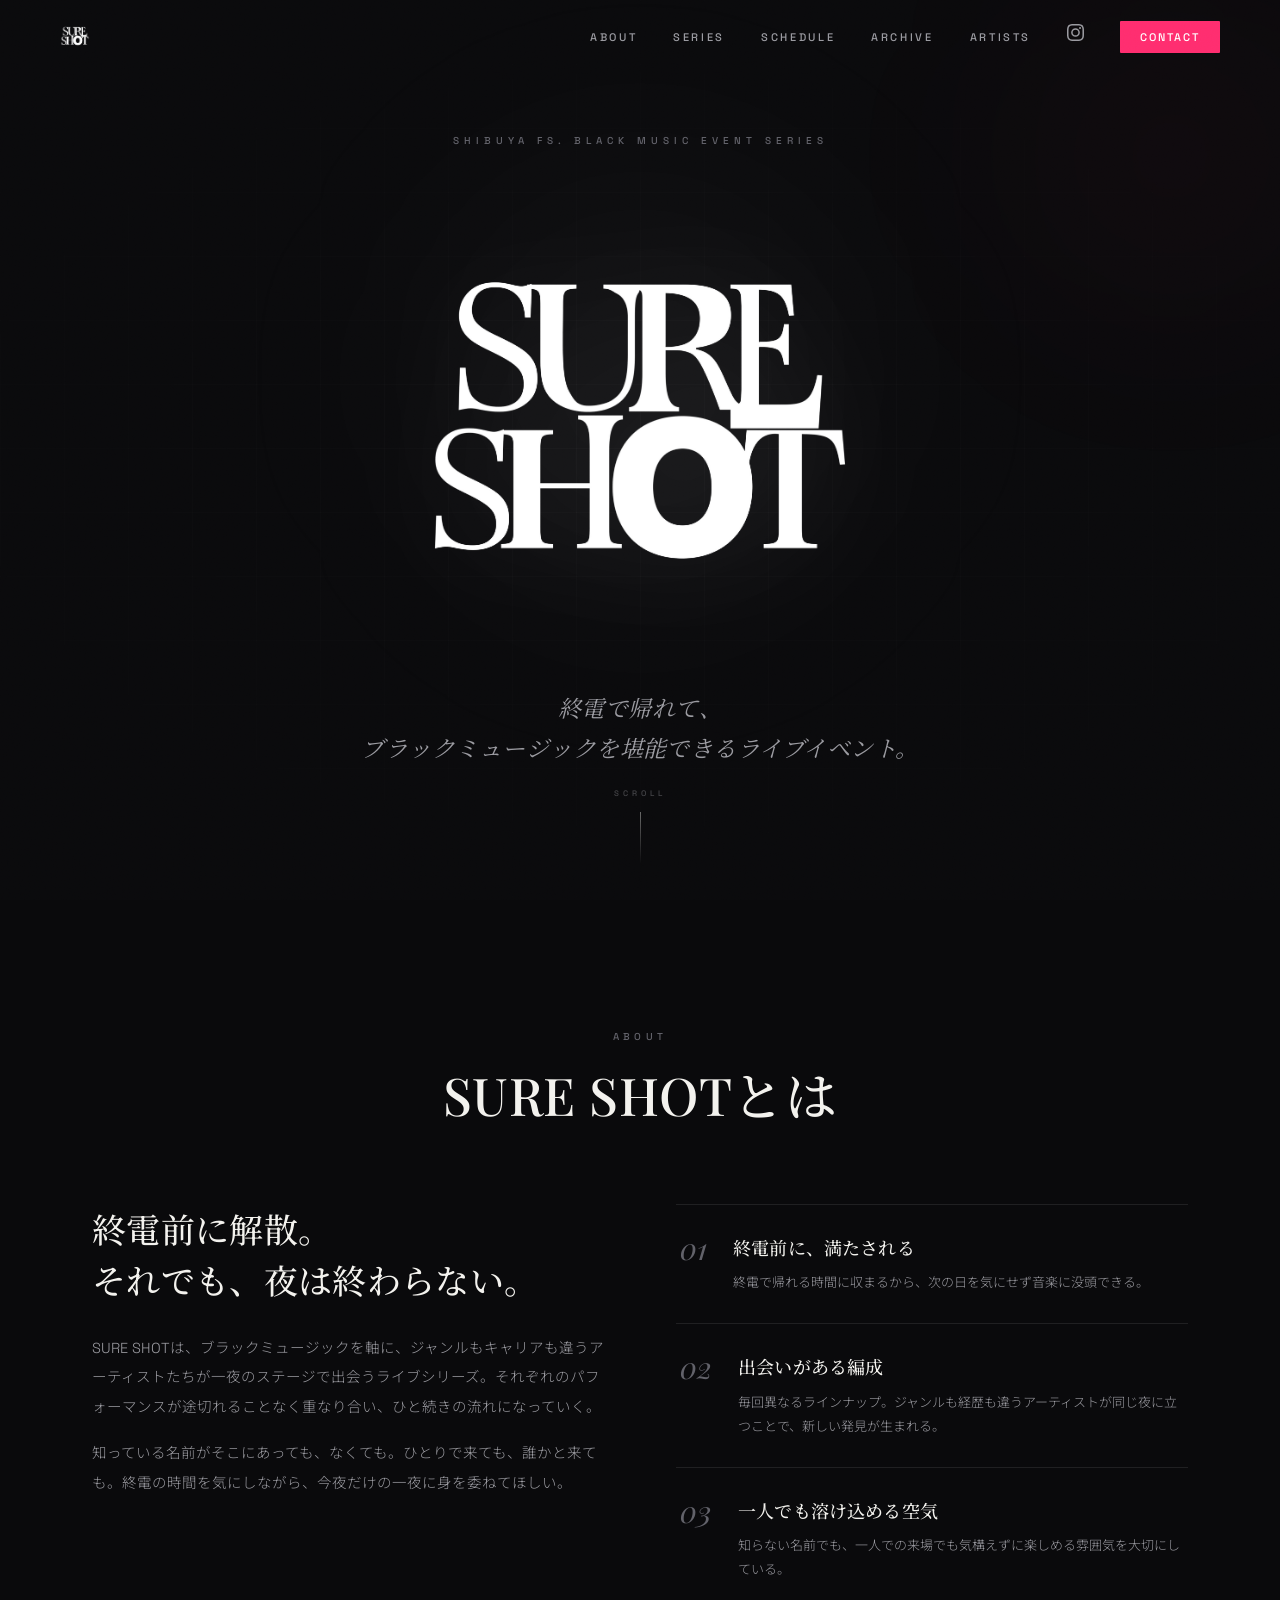
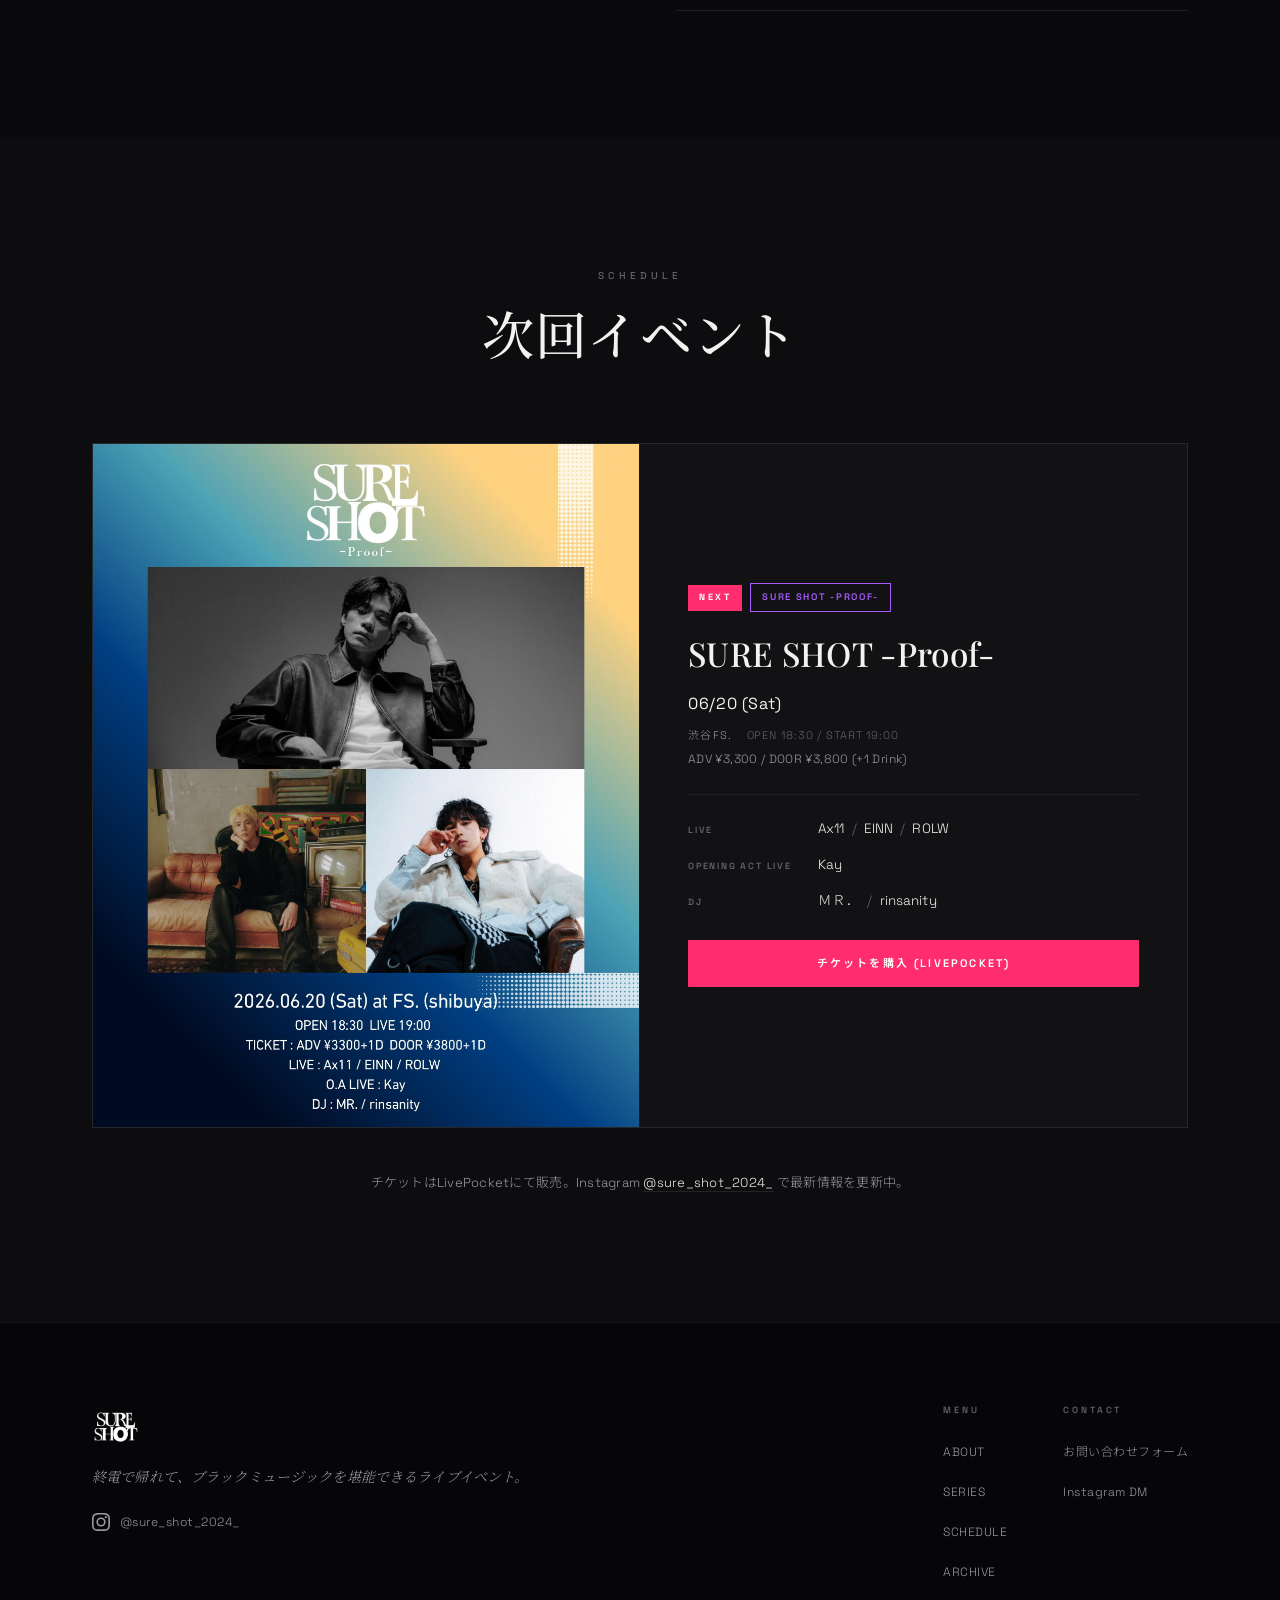
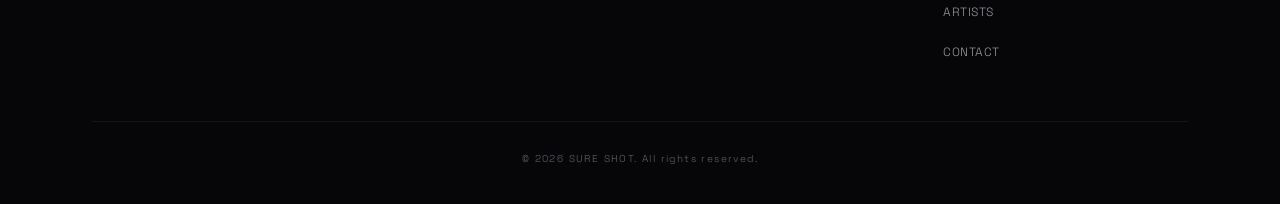
==== index.html @ 92929632 "Initial commit: SURE SHOT website Co-Authored-By: Claude Sonnet 4.6 <noreply@anthropic.com>" ====
<!DOCTYPE html>
<html lang="ja">
<head>
  <meta charset="UTF-8">
  <meta name="viewport" content="width=device-width, initial-scale=1.0">
  <title>SURE SHOT | 渋谷FS. ブラックミュージックイベントシリーズ</title>
  <meta name="description" content="SURE SHOT — 終電で帰れて、ブラックミュージックを堪能できるライブイベント。渋谷FS.で開催されるイベントシリーズ。">
  <link rel="icon" type="image/png" href="images/logo.png">
  <link rel="apple-touch-icon" href="images/logo.png">
  <link rel="preconnect" href="https://fonts.googleapis.com">
  <link rel="preconnect" href="https://fonts.gstatic.com" crossorigin>
  <link href="https://fonts.googleapis.com/css2?family=Playfair+Display:ital,wght@0,400;0,500;0,600;0,700;1,400;1,500&family=Noto+Serif+JP:wght@400;500;600;700&family=Space+Grotesk:wght@300;400;500;600&family=Noto+Sans+JP:wght@300;400;500;700&display=swap" rel="stylesheet">
  <link rel="stylesheet" href="css/style.css">
</head>
<body data-page="home">

  <!-- フィルムグレイン(質感) -->
  <div class="grain" aria-hidden="true"></div>

  <!-- 共通ナビ (main.js が注入) -->
  <div data-nav></div>

  <!-- ===================== HERO ===================== -->
  <section class="hero" id="top">
    <div class="hero__bg" aria-hidden="true">
      <div class="hero__bg-orb hero__bg-orb--1"></div>
      <div class="hero__bg-orb hero__bg-orb--2"></div>
      <div class="hero__bg-orb hero__bg-orb--3"></div>
      <div class="hero__grid-lines"></div>
    </div>
    <div class="hero__content">
      <p class="hero__label">SHIBUYA FS. BLACK MUSIC EVENT SERIES</p>
      <h1 class="hero__title">
        <img src="images/logo.png" alt="SURE SHOT" class="hero__logo-img">
      </h1>
      <p class="hero__tagline">終電で帰れて、<br>ブラックミュージックを堪能できるライブイベント。</p>
    </div>
    <div class="hero__scroll" aria-hidden="true">
      <span>SCROLL</span>
      <div class="hero__scroll-line"></div>
    </div>
  </section>

  <!-- ===================== ABOUT ===================== -->
  <section class="section" id="about">
    <div class="container">
      <div class="section__header fade-in">
        <p class="section__label">ABOUT</p>
        <h2 class="section__title">SURE SHOTとは</h2>
      </div>

      <div class="about__grid">
        <div class="about__main fade-in">
          <p class="about__lead">
            終電前に解散。<br>
            それでも、夜は終わらない。
          </p>
          <p class="about__body">
            SURE SHOTは、ブラックミュージックを軸に、ジャンルもキャリアも違うアーティストたちが一夜のステージで出会うライブシリーズ。それぞれのパフォーマンスが途切れることなく重なり合い、ひと続きの流れになっていく。
          </p>
          <p class="about__body">
            知っている名前がそこにあっても、なくても。ひとりで来ても、誰かと来ても。終電の時間を気にしながら、今夜だけの一夜に身を委ねてほしい。
          </p>
        </div>

        <div class="about__values">
          <div class="value-card fade-in">
            <div class="value-card__num" aria-hidden="true">01</div>
            <h3 class="value-card__title">終電前に、満たされる</h3>
            <p class="value-card__text">終電で帰れる時間に収まるから、次の日を気にせず音楽に没頭できる。</p>
          </div>
          <div class="value-card fade-in">
            <div class="value-card__num" aria-hidden="true">02</div>
            <h3 class="value-card__title">出会いがある編成</h3>
            <p class="value-card__text">毎回異なるラインナップ。ジャンルも経歴も違うアーティストが同じ夜に立つことで、新しい発見が生まれる。</p>
          </div>
          <div class="value-card fade-in">
            <div class="value-card__num" aria-hidden="true">03</div>
            <h3 class="value-card__title">一人でも溶け込める空気</h3>
            <p class="value-card__text">知らない名前でも、一人での来場でも気構えずに楽しめる雰囲気を大切にしている。</p>
          </div>
        </div>
      </div>
    </div>
  </section>

  <!-- ===================== SCHEDULE (次回イベント / ホームはここで完結) ===================== -->
  <section class="section section--dark" id="schedule">
    <div class="container">
      <div class="section__header fade-in">
        <p class="section__label">SCHEDULE</p>
        <h2 class="section__title">次回イベント</h2>
      </div>

      <!-- 次回イベント: data/events.json の next_event を表示 -->
      <div class="next-event fade-in" id="nextEvent"></div>

      <p class="schedule__note fade-in">
        チケットはLivePocketにて販売。Instagram
        <a href="https://www.instagram.com/sure_shot_2024_/" target="_blank" rel="noopener noreferrer">@sure_shot_2024_</a>
        で最新情報を更新中。
      </p>

    </div>
  </section>

  <!-- 共通フッター (main.js が注入) -->
  <div data-footer></div>

  <!-- イベントデータ (file:// でもサーバー無しで読み込める) -->
  <script src="data/events.js"></script>
  <script src="js/main.js"></script>
</body>
</html>
---- css/style.css ----
/* =====================================================
   SURE SHOT — style.css
   Editorial redesign: serif headlines × sans body,
   restrained neon, generous space, film grain.
   ===================================================== */

:root {
  /* near-monochrome base */
  --bg:        #0a0a0c;
  --bg-2:      #0d0d10;
  --bg-card:   #121215;
  --ink:       #f3f2ee;   /* warm off-white */
  --ink-sub:   #9a9aa0;   /* neutral grey */
  --ink-faint: #62626a;
  --line:      rgba(255, 255, 255, 0.09);
  --line-soft: rgba(255, 255, 255, 0.055);

  /* neon — reserved for CTA / hover / series badges only */
  --pink:      #ff2d6f;
  --cyan:      #46d6ff;
  --purple:    #a55cff;

  --glow-pink: 0 0 22px rgba(255, 45, 111, 0.45), 0 0 60px rgba(255, 45, 111, 0.18);

  --font-serif: 'Playfair Display', 'Noto Serif JP', serif;
  --font-sans:  'Space Grotesk', 'Noto Sans JP', sans-serif;

  --ease:  cubic-bezier(0.22, 0.61, 0.36, 1);
  --ease2: cubic-bezier(0.16, 1, 0.3, 1);
  --t:     0.35s var(--ease);
}

/* ---- Reset ---- */

*, *::before, *::after { box-sizing: border-box; margin: 0; padding: 0; }

html {
  scroll-behavior: smooth;
  scroll-padding-top: 72px;
}

body {
  background: var(--bg);
  color: var(--ink);
  font-family: var(--font-sans);
  font-weight: 300;
  line-height: 1.75;
  overflow-x: hidden;
  -webkit-font-smoothing: antialiased;
  text-rendering: optimizeLegibility;
}

a { color: inherit; text-decoration: none; transition: var(--t); }
img { display: block; max-width: 100%; }
ul, ol { list-style: none; }
button { cursor: pointer; font-family: inherit; }
::selection { background: var(--pink); color: #fff; }

/* ---- Film grain ---- */

.grain {
  position: fixed;
  inset: 0;
  z-index: 9000;
  pointer-events: none;
  opacity: 0.05;
  mix-blend-mode: overlay;
  background-image: url("data:image/svg+xml,%3Csvg xmlns='http://www.w3.org/2000/svg' width='220' height='220'%3E%3Cfilter id='n'%3E%3CfeTurbulence type='fractalNoise' baseFrequency='0.82' numOctaves='2' stitchTiles='stitch'/%3E%3C/filter%3E%3Crect width='100%25' height='100%25' filter='url(%23n)'/%3E%3C/svg%3E");
}

/* ---- Layout ---- */

.container {
  max-width: 1160px;
  margin: 0 auto;
  padding: 0 32px;
}
.container--narrow { max-width: 660px; }

.section { padding: 128px 0; }
.section--dark { background: var(--bg-2); }
/* ヒーローの無い下層ページの先頭セクションは固定ナビ分の余白を足す */
.page-section { padding-top: 152px; }

.section__header {
  text-align: center;
  margin-bottom: 80px;
}

.section__label {
  font-family: var(--font-sans);
  font-size: 10px;
  font-weight: 500;
  letter-spacing: 0.42em;
  text-transform: uppercase;
  color: var(--ink-faint);
  display: block;
  margin-bottom: 20px;
}

.section__title {
  font-family: var(--font-serif);
  font-weight: 500;
  font-size: clamp(30px, 4.4vw, 52px);
  line-height: 1.12;
  letter-spacing: 0.01em;
}

.section__desc {
  margin: 22px auto 0;
  max-width: 540px;
  color: var(--ink-sub);
  font-size: 14px;
  line-height: 2;
}

/* ---- Buttons ---- */

.btn {
  display: inline-flex;
  align-items: center;
  justify-content: center;
  padding: 14px 34px;
  font-family: var(--font-sans);
  font-size: 11px;
  font-weight: 600;
  letter-spacing: 0.2em;
  text-transform: uppercase;
  border: none;
  border-radius: 1px;
  transition: var(--t);
  white-space: nowrap;
}

/* primary = the one place neon is always on */
.btn--primary {
  background: var(--pink);
  color: #fff;
}
.btn--primary:hover {
  box-shadow: var(--glow-pink);
  transform: translateY(-2px);
}

.btn--ghost {
  background: transparent;
  color: var(--ink);
  border: 1px solid var(--line);
}
.btn--ghost:hover {
  border-color: var(--ink);
  transform: translateY(-2px);
}

.btn--full { display: flex; width: 100%; }
.btn--large { padding: 17px 32px; font-size: 12px; }

/* ---- Nav ---- */

.nav {
  position: fixed;
  inset: 0 0 auto;
  z-index: 200;
  height: 72px;
  padding: 0 32px;
  display: flex;
  align-items: center;
  transition: background var(--t), border-color var(--t), height var(--t);
}
.nav.scrolled {
  background: rgba(10, 10, 12, 0.82);
  backdrop-filter: blur(18px) saturate(140%);
  -webkit-backdrop-filter: blur(18px) saturate(140%);
  border-bottom: 1px solid var(--line-soft);
  height: 62px;
}

.nav__inner {
  max-width: 1160px;
  margin: 0 auto;
  width: 100%;
  display: flex;
  align-items: center;
  justify-content: space-between;
  gap: 24px;
}

.nav__logo { display: inline-flex; align-items: center; flex-shrink: 0; }
.nav__logo-img {
  display: block;
  height: 30px;
  width: auto;
  transition: opacity var(--t);
}
.nav__logo:hover .nav__logo-img { opacity: 0.7; }

.nav__list {
  display: flex;
  align-items: center;
  gap: 36px;
}
.nav__list a {
  font-size: 11px;
  font-weight: 500;
  letter-spacing: 0.24em;
  text-transform: uppercase;
  color: var(--ink-sub);
  position: relative;
}
.nav__list a::after {
  content: '';
  position: absolute;
  bottom: -5px;
  left: 0;
  width: 0;
  height: 1px;
  background: var(--pink);
  transition: width 0.4s var(--ease2);
}
.nav__list a:hover { color: var(--ink); }
.nav__list a:hover::after { width: 100%; }
.nav__list a.is-current { color: var(--ink); }
.nav__list a.is-current::after { width: 100%; background: var(--ink-faint); }

.nav__ig {
  display: inline-flex;
  align-items: center;
  color: var(--ink-sub);
}
.nav__ig svg { display: block; }
.nav__ig::after { display: none !important; }
.nav__ig:hover { color: var(--pink); }

.nav__cta {
  background: var(--pink);
  color: #fff !important;
  padding: 9px 20px;
  letter-spacing: 0.18em !important;
  border-radius: 1px;
}
.nav__cta::after { display: none !important; }
.nav__cta:hover { box-shadow: var(--glow-pink); }

.nav__toggle {
  display: none;
  flex-direction: column;
  gap: 5px;
  background: none;
  border: none;
  padding: 6px;
}
.nav__toggle span {
  display: block;
  width: 22px;
  height: 1.5px;
  background: var(--ink);
  transition: var(--t);
  transform-origin: center;
}
.nav__toggle.open span:nth-child(1) { transform: rotate(45deg) translate(5px, 5px); }
.nav__toggle.open span:nth-child(2) { opacity: 0; transform: scaleX(0); }
.nav__toggle.open span:nth-child(3) { transform: rotate(-45deg) translate(5px, -5px); }

/* ---- Hero (空白と沈黙) ---- */

.hero {
  position: relative;
  min-height: 100dvh;
  display: flex;
  align-items: center;
  justify-content: center;
  overflow: hidden;
}

.hero__bg { position: absolute; inset: 0; background: var(--bg); }

/* near-monochrome ambient glow — very faint, no color clubbing */
.hero__bg-orb {
  position: absolute;
  border-radius: 50%;
  filter: blur(110px);
  pointer-events: none;
}
.hero__bg-orb--1 {
  width: 620px; height: 620px;
  left: 50%; top: 42%;
  transform: translate(-50%, -50%);
  background: radial-gradient(circle, rgba(255, 255, 255, 0.05) 0%, transparent 70%);
}
.hero__bg-orb--2 {
  width: 420px; height: 420px;
  right: -8%; top: -6%;
  background: radial-gradient(circle, rgba(255, 45, 111, 0.06) 0%, transparent 70%);
}
.hero__bg-orb--3 { display: none; }

.hero__grid-lines {
  position: absolute;
  inset: 0;
  background-image:
    linear-gradient(rgba(255, 255, 255, 0.018) 1px, transparent 1px),
    linear-gradient(90deg, rgba(255, 255, 255, 0.018) 1px, transparent 1px);
  background-size: 64px 64px;
  mask-image: radial-gradient(ellipse 75% 60% at 50% 50%, black, transparent);
}

.hero__content {
  position: relative;
  text-align: center;
  padding: 0 24px;
  max-width: 820px;
  width: 100%;
}

.hero__label {
  font-size: 10px;
  font-weight: 500;
  letter-spacing: 0.5em;
  text-transform: uppercase;
  color: var(--ink-faint);
  margin-bottom: 40px;
  display: block;
}

.hero__title { margin-bottom: 38px; }
.hero__logo-img {
  display: block;
  width: clamp(260px, 52vw, 460px);
  height: auto;
  margin: 0 auto;
  filter: drop-shadow(0 4px 60px rgba(255, 255, 255, 0.08));
}

.hero__tagline {
  font-family: var(--font-serif);
  font-weight: 400;
  font-style: italic;
  font-size: clamp(16px, 2.2vw, 23px);
  color: var(--ink-sub);
  line-height: 1.75;
  letter-spacing: 0.02em;
}

.hero__scroll {
  position: absolute;
  bottom: 36px;
  left: 50%;
  transform: translateX(-50%);
  display: flex;
  flex-direction: column;
  align-items: center;
  gap: 12px;
  opacity: 0.4;
  pointer-events: none;
}
.hero__scroll span {
  font-size: 8px;
  letter-spacing: 0.5em;
  font-weight: 500;
  text-transform: uppercase;
  color: var(--ink-sub);
}
.hero__scroll-line {
  width: 1px;
  height: 52px;
  background: linear-gradient(to bottom, var(--ink), transparent);
  animation: scrollAnim 2.4s ease-in-out infinite;
}
@keyframes scrollAnim {
  0%     { transform: scaleY(0); transform-origin: top; opacity: 1; }
  50%    { transform: scaleY(1); transform-origin: top; opacity: 1; }
  50.01% { transform: scaleY(1); transform-origin: bottom; }
  100%   { transform: scaleY(0); transform-origin: bottom; opacity: 0.2; }
}

/* ---- About ---- */

.about__grid {
  display: grid;
  grid-template-columns: 1fr 1fr;
  gap: 72px;
  align-items: start;
}

.about__lead {
  font-family: var(--font-serif);
  font-weight: 500;
  font-size: clamp(22px, 2.8vw, 34px);
  line-height: 1.5;
  letter-spacing: 0.01em;
  margin-bottom: 28px;
}

.about__body {
  color: var(--ink-sub);
  font-size: 14.5px;
  line-height: 2.05;
  margin-bottom: 16px;
}

.about__values {
  display: flex;
  flex-direction: column;
  gap: 0;
}

.value-card {
  padding: 28px 4px;
  border-top: 1px solid var(--line);
  display: grid;
  grid-template-columns: auto 1fr;
  grid-template-rows: auto auto;
  column-gap: 26px;
  transition: padding var(--t), background var(--t);
}
.about__values .value-card:last-child { border-bottom: 1px solid var(--line); }
.value-card:hover { padding-left: 12px; }

.value-card__num {
  grid-column: 1;
  grid-row: 1 / span 2;
  align-self: start;
  font-family: var(--font-serif);
  font-style: italic;
  font-size: 30px;
  line-height: 1;
  color: var(--ink-faint);
  transition: color var(--t);
}
.value-card:hover .value-card__num { color: var(--pink); }

.value-card__title {
  grid-column: 2;
  font-family: var(--font-serif);
  font-weight: 500;
  font-size: 18px;
  letter-spacing: 0.01em;
  margin-bottom: 7px;
}
.value-card__text {
  grid-column: 2;
  font-size: 13px;
  color: var(--ink-sub);
  line-height: 1.85;
}

/* ---- EVENT (series intro) ---- */

.series-grid {
  display: grid;
  grid-template-columns: repeat(3, 1fr);
  gap: 22px;
}

.series-card {
  --accent: var(--pink);
  background: var(--bg-card);
  border: 1px solid var(--line-soft);
  border-top: 2px solid var(--accent);
  padding: 38px 32px;
  display: flex;
  flex-direction: column;
  gap: 18px;
  transition: border-color var(--t), transform var(--t), box-shadow var(--t);
}
.series-card:hover {
  border-color: var(--line);
  transform: translateY(-4px);
  box-shadow: 0 24px 50px -34px var(--accent);
}
.series-card--main  { --accent: var(--pink); }
.series-card--proof { --accent: var(--purple); }
.series-card--extra { --accent: var(--cyan); }

.series-card__badge {
  align-self: flex-start;
  font-size: 9.5px;
  font-weight: 600;
  letter-spacing: 0.18em;
  text-transform: uppercase;
  color: var(--accent);
  border: 1px solid currentColor;
  padding: 5px 12px;
}

.series-card__name {
  font-family: var(--font-serif);
  font-weight: 500;
  font-size: clamp(22px, 2.4vw, 28px);
  line-height: 1.2;
  letter-spacing: 0.01em;
}
.series-card__suffix { color: var(--accent); }

.series-card__desc {
  color: var(--ink-sub);
  font-size: 13.5px;
  line-height: 2.05;
}

/* ---- Schedule / Event cards ---- */

.section__subhead { margin: 96px 0 36px; }
.section__subtitle {
  font-family: var(--font-serif);
  font-weight: 500;
  font-size: clamp(20px, 2.6vw, 30px);
  letter-spacing: 0.01em;
  color: var(--ink);
  display: flex;
  align-items: center;
  gap: 22px;
}
.section__subtitle::after {
  content: '';
  flex: 1;
  height: 1px;
  background: var(--line);
}

.next-event { margin-bottom: 8px; }

.events-grid {
  display: grid;
  grid-template-columns: 1fr 1fr;
  gap: 24px;
}

.event-card {
  background: var(--bg-card);
  border: 1px solid var(--line-soft);
  position: relative;
  overflow: hidden;
  transition: border-color var(--t), transform var(--t), box-shadow var(--t);
}
.event-card:hover {
  border-color: var(--line);
  transform: translateY(-3px);
}

/* upcoming cards: flyer on top, body padded */
.event-card__body { padding: 30px; }

/* flyer wrapper (zoom on hover) */
.event-card__flyer {
  position: relative;
  overflow: hidden;
  background: var(--bg-2);
  border-bottom: 1px solid var(--line-soft);
}
.event-card__flyer img {
  width: 100%;
  height: auto;
  display: block;
  transition: transform 0.9s var(--ease2);
}
.event-card:hover .event-card__flyer img { transform: scale(1.04); }

/* featured = magazine spread: flyer left half, info right half */
.event-card--featured {
  display: grid;
  grid-template-columns: 1fr 1fr;
  align-items: stretch;
  border-color: var(--line);
}
.event-card--featured .event-card__flyer {
  border-bottom: none;
  border-right: 1px solid var(--line-soft);
  height: 100%;
}
.event-card--featured .event-card__flyer img { height: 100%; object-fit: cover; }
.event-card--featured .event-card__body {
  padding: 48px;
  display: flex;
  flex-direction: column;
  justify-content: center;
  min-width: 0;
}

.event-card__tags {
  display: flex;
  flex-wrap: wrap;
  align-items: center;
  gap: 8px;
  margin-bottom: 22px;
}
.event-card__badge {
  display: inline-block;
  background: var(--pink);
  color: #fff;
  font-size: 9px;
  font-weight: 700;
  letter-spacing: 0.28em;
  padding: 5px 11px;
}

/* series badge — neon outline, the reserved accent */
.event-card__series {
  display: inline-block;
  font-size: 9.5px;
  font-weight: 600;
  letter-spacing: 0.18em;
  text-transform: uppercase;
  padding: 5px 11px;
  border: 1px solid currentColor;
  white-space: nowrap;
}
.event-card__series--main  { color: var(--pink); }
.event-card__series--proof { color: var(--purple); }
.event-card__series--extra { color: var(--cyan); }

.event-card__title {
  font-family: var(--font-serif);
  font-weight: 500;
  font-size: clamp(22px, 2.4vw, 30px);
  line-height: 1.2;
  letter-spacing: 0.01em;
  margin-bottom: 16px;
}
.event-card--featured .event-card__title { font-size: clamp(26px, 2.6vw, 36px); }

.event-card__date {
  font-size: 16px;
  font-weight: 400;
  letter-spacing: 0.04em;
  color: var(--ink);
  margin-bottom: 8px;
}
.event-card__venue {
  display: flex;
  flex-wrap: wrap;
  align-items: baseline;
  gap: 5px 14px;
  font-size: 11px;
  color: var(--ink-sub);
  letter-spacing: 0.12em;
  text-transform: uppercase;
  margin-bottom: 4px;
}
.event-card__time { color: var(--ink-faint); letter-spacing: 0.08em; }
.event-card__price {
  font-size: 12px;
  color: var(--ink-sub);
  letter-spacing: 0.03em;
  margin-bottom: 24px;
}

.event-card__lineup {
  display: flex;
  flex-direction: column;
  gap: 12px;
  padding: 22px 0 28px;
  border-top: 1px solid var(--line-soft);
}
.lineup-row {
  display: grid;
  grid-template-columns: 116px 1fr;
  gap: 14px;
  align-items: baseline;
}
.lineup-row__role {
  font-size: 9px;
  font-weight: 600;
  letter-spacing: 0.2em;
  color: var(--ink-faint);
  text-transform: uppercase;
  padding-top: 2px;
}
.lineup-row__names {
  font-size: 13.5px;
  color: var(--ink);
  letter-spacing: 0.01em;
  line-height: 1.75;
}
.lineup-row__sep { color: var(--ink-faint); margin: 0 7px; }

.event-card__actions {
  display: flex;
  flex-direction: column;
  gap: 12px;
}

/* instagram / artist name link — underline grows on hover */
.ig-link {
  position: relative;
  color: inherit;
  background-image: linear-gradient(var(--pink), var(--pink));
  background-repeat: no-repeat;
  background-position: 0 100%;
  background-size: 0% 1px;
  transition: background-size 0.4s var(--ease2), color var(--t);
  padding-bottom: 1px;
}
.ig-link:hover { color: var(--pink); background-size: 100% 1px; }

.schedule__note {
  text-align: center;
  color: var(--ink-sub);
  font-size: 13px;
  margin-top: 44px;
  letter-spacing: 0.02em;
}
.schedule__note a {
  color: var(--ink);
  border-bottom: 1px solid var(--line);
}
.schedule__note a:hover { color: var(--pink); border-color: var(--pink); }

/* ---- Archive — flyer gallery ---- */

.gallery-grid {
  display: grid;
  grid-template-columns: repeat(auto-fill, minmax(240px, 1fr));
  gap: 28px;
}

.gallery-card {
  display: flex;
  flex-direction: column;
}

.gallery-card__flyer {
  position: relative;
  overflow: hidden;
  background: var(--bg-card);
  border: 1px solid var(--line-soft);
  aspect-ratio: 4 / 5;
  transition: border-color var(--t);
}
.gallery-card:hover .gallery-card__flyer { border-color: var(--line); }
.gallery-card__flyer img {
  width: 100%;
  height: 100%;
  object-fit: cover;
  transition: transform 1s var(--ease2), filter var(--t);
  filter: grayscale(18%) brightness(0.92);
}
.gallery-card:hover .gallery-card__flyer img {
  transform: scale(1.05);
  filter: grayscale(0%) brightness(1);
}
.gallery-card__noimg {
  position: absolute;
  inset: 0;
  display: flex;
  align-items: center;
  justify-content: center;
  text-align: center;
  padding: 20px;
  font-family: var(--font-serif);
  color: var(--ink-sub);
}

.gallery-card__badge {
  position: absolute;
  top: 14px;
  left: 14px;
  background: rgba(10, 10, 12, 0.7);
  backdrop-filter: blur(6px);
  -webkit-backdrop-filter: blur(6px);
}

.gallery-card__caption { padding: 20px 2px 0; }
.gallery-card__date {
  display: flex;
  flex-wrap: wrap;
  align-items: baseline;
  gap: 4px 12px;
  font-size: 10px;
  letter-spacing: 0.16em;
  text-transform: uppercase;
  color: var(--ink-faint);
  margin-bottom: 8px;
}
.gallery-card__venue { color: var(--ink-faint); }
.gallery-card__title {
  font-family: var(--font-serif);
  font-weight: 500;
  font-size: 19px;
  line-height: 1.25;
  letter-spacing: 0.01em;
  margin-bottom: 14px;
}
.gallery-card__artists {
  display: flex;
  flex-wrap: wrap;
  gap: 5px 10px;
  font-size: 11px;
  line-height: 1.5;
  color: var(--ink-sub);
}
.gallery-card__artists li::after {
  content: '·';
  margin-left: 10px;
  color: var(--ink-faint);
}
.gallery-card__artists li:last-child::after { content: ''; margin: 0; }

/* ---- Artists (compact grid) ---- */

.artist-grid {
  display: grid;
  grid-template-columns: repeat(auto-fill, minmax(186px, 1fr));
  gap: 14px;
}

.artist-card {
  background: var(--bg-card);
  border: 1px solid var(--line-soft);
  padding: 18px 18px 16px;
  display: flex;
  flex-direction: column;
  gap: 11px;
  transition: border-color var(--t), transform var(--t);
}
.artist-card:hover { border-color: var(--line); transform: translateY(-2px); }

.artist-card__name {
  font-family: var(--font-serif);
  font-weight: 500;
  font-size: 16px;
  line-height: 1.3;
  letter-spacing: 0.01em;
}

.artist-card__roles {
  font-size: 8.5px;
  font-weight: 600;
  letter-spacing: 0.15em;
  text-transform: uppercase;
  color: var(--ink-faint);
  line-height: 1.5;
}

.artist-card__socials { display: flex; gap: 12px; }
.artist-card__social {
  display: inline-flex;
  color: var(--ink-sub);
  transition: color var(--t), transform var(--t);
}
.artist-card__social svg { display: block; width: 15px; height: 15px; }
.artist-card__social:hover { color: var(--pink); transform: translateY(-1px); }

.artist-card__events {
  margin-top: auto;
  padding-top: 12px;
  border-top: 1px solid var(--line-soft);
  display: flex;
  flex-direction: column;
  gap: 5px;
}
.artist-card__event {
  display: flex;
  justify-content: space-between;
  align-items: baseline;
  gap: 8px;
  font-size: 10.5px;
  color: var(--ink-sub);
}
.artist-card__event-date { letter-spacing: 0.04em; }
.artist-card__event:hover .artist-card__event-date { color: var(--ink); }
.artist-card__event-series {
  flex-shrink: 0;
  font-size: 9px;
  letter-spacing: 0.08em;
  color: var(--ink-faint);
  text-transform: uppercase;
}
.artist-card__event:hover .artist-card__event-series { color: var(--pink); }

/* ---- Forms ---- */

.apply-form {
  display: flex;
  flex-direction: column;
  gap: 22px;
}
.form-row {
  display: grid;
  grid-template-columns: 1fr 1fr;
  gap: 22px;
}
.form-group {
  display: flex;
  flex-direction: column;
  gap: 9px;
}
.form-label {
  font-size: 10px;
  font-weight: 600;
  letter-spacing: 0.16em;
  text-transform: uppercase;
  color: var(--ink-sub);
}
.required { color: var(--pink); }

.form-input {
  width: 100%;
  background: transparent;
  border: none;
  border-bottom: 1px solid var(--line);
  color: var(--ink);
  padding: 12px 2px;
  font-size: 15px;
  font-family: var(--font-sans);
  font-weight: 300;
  outline: none;
  transition: border-color var(--t);
  border-radius: 0;
  appearance: none;
  -webkit-appearance: none;
}
.form-input:focus { border-bottom-color: var(--pink); }
.form-input::placeholder { color: var(--ink-faint); }

.form-textarea {
  resize: vertical;
  min-height: 130px;
  border: 1px solid var(--line);
  padding: 14px 16px;
}
.form-textarea:focus { border-color: var(--pink); }

.form-select {
  background-image: url("data:image/svg+xml,%3Csvg xmlns='http://www.w3.org/2000/svg' width='10' height='10' viewBox='0 0 10 10'%3E%3Cpath fill='%239a9aa0' d='M5 7L0 2h10z'/%3E%3C/svg%3E");
  background-repeat: no-repeat;
  background-position: right 4px center;
  padding-right: 28px;
  cursor: pointer;
}
.form-select option { background: var(--bg-2); color: var(--ink); }

.form-note {
  text-align: center;
  font-size: 13px;
  color: var(--ink-sub);
  min-height: 20px;
  margin-top: 6px;
}
.form-note--success { color: #4fd08a; }
.form-note--error   { color: var(--pink); }

/* ---- Footer ---- */

.footer {
  background: #060608;
  border-top: 1px solid var(--line-soft);
  padding: 80px 0 36px;
}
.footer__top {
  display: flex;
  gap: 72px;
  margin-bottom: 56px;
}
.footer__brand { flex-shrink: 0; }

.footer__logo { margin-bottom: 14px; }
.footer__logo-img {
  display: block;
  height: 48px;
  width: auto;
}
.footer__tagline {
  font-family: var(--font-serif);
  font-style: italic;
  font-size: 14px;
  color: var(--ink-sub);
  letter-spacing: 0.01em;
  margin-bottom: 22px;
}
.footer__sns {
  display: inline-flex;
  align-items: center;
  gap: 10px;
  font-size: 12px;
  color: var(--ink-sub);
  letter-spacing: 0.04em;
}
.footer__sns:hover { color: var(--pink); }

.footer__nav { flex: 1; display: flex; gap: 56px; justify-content: flex-end; }
.footer__col-title {
  font-size: 9px;
  letter-spacing: 0.32em;
  text-transform: uppercase;
  color: var(--ink-faint);
  font-weight: 600;
  margin-bottom: 18px;
}
.footer__col ul { display: flex; flex-direction: column; gap: 12px; }
.footer__col ul a { font-size: 12px; color: var(--ink-sub); letter-spacing: 0.04em; }
.footer__col ul a:hover { color: var(--ink); }

.footer__bottom {
  border-top: 1px solid var(--line-soft);
  padding-top: 28px;
  text-align: center;
}
.footer__bottom p {
  font-size: 10px;
  color: var(--ink-faint);
  letter-spacing: 0.14em;
}

/* ---- Scroll animations (静かに下からフェードアップ) ---- */

.fade-in {
  opacity: 0;
  transform: translateY(34px);
  transition: opacity 0.9s var(--ease2), transform 0.9s var(--ease2);
}
.fade-in.visible {
  opacity: 1;
  transform: translateY(0);
}

/* ---- Anchor highlight ---- */
.event-card:target,
.gallery-card:target .gallery-card__flyer {
  border-color: var(--pink);
  box-shadow: 0 0 0 1px var(--pink);
}

/* =====================================================
   Responsive
   ===================================================== */

@media (max-width: 900px) {
  .section { padding: 96px 0; }
  .about__grid { grid-template-columns: 1fr; gap: 48px; }

  .event-card--featured { grid-template-columns: 1fr; }
  .event-card--featured .event-card__flyer {
    border-right: none;
    border-bottom: 1px solid var(--line-soft);
  }
  .event-card--featured .event-card__flyer img { height: auto; object-fit: contain; }
  .event-card--featured .event-card__body { padding: 32px; }

  .series-grid { grid-template-columns: 1fr; gap: 16px; }
}

@media (max-width: 768px) {
  html { scroll-padding-top: 62px; }
  .container { padding: 0 24px; }
  .section { padding: 80px 0; }
  .page-section { padding-top: 108px; }
  .section__header { margin-bottom: 56px; }

  /* mobile nav */
  .nav__toggle { display: flex; }
  .nav__list {
    display: none;
    position: fixed;
    top: 72px;
    left: 0; right: 0;
    background: rgba(6, 6, 8, 0.98);
    backdrop-filter: blur(18px);
    -webkit-backdrop-filter: blur(18px);
    flex-direction: column;
    align-items: flex-start;
    gap: 0;
    border-bottom: 1px solid var(--line);
    padding: 12px 0;
  }
  .nav__list.open { display: flex; }
  .nav__list li { width: 100%; }
  .nav__list a { display: block; padding: 15px 24px; font-size: 13px; }
  .nav__list a::after { display: none; }
  .nav__ig { padding: 15px 24px; }
  .nav__cta { margin: 10px 24px; width: calc(100% - 48px); text-align: center; }

  .events-grid { grid-template-columns: 1fr; }
  .gallery-grid { grid-template-columns: repeat(2, 1fr); gap: 18px; }
  .artist-grid { grid-template-columns: repeat(2, 1fr); gap: 12px; }

  .form-row { grid-template-columns: 1fr; }

  .footer__top { flex-direction: column; gap: 44px; }
  .footer__nav { justify-content: flex-start; flex-wrap: wrap; gap: 40px; }

}

@media (max-width: 520px) {
  .lineup-row { grid-template-columns: 84px 1fr; }
  .gallery-grid { gap: 12px; }
  .gallery-card__caption { padding: 14px 2px 0; }
  .gallery-card__title { font-size: 17px; }
  .event-card__body { padding: 22px; }
  .event-card--featured .event-card__body { padding: 22px; }
  .artist-card { padding: 15px 15px 14px; }
  .artist-card__name { font-size: 15px; }
}

@media (max-width: 360px) {
  .artist-grid { grid-template-columns: 1fr; }
}

@media (prefers-reduced-motion: reduce) {
  .hero__scroll-line { animation: none; }
  .fade-in { transition-duration: 0.4s; }
  * { scroll-behavior: auto; }
}
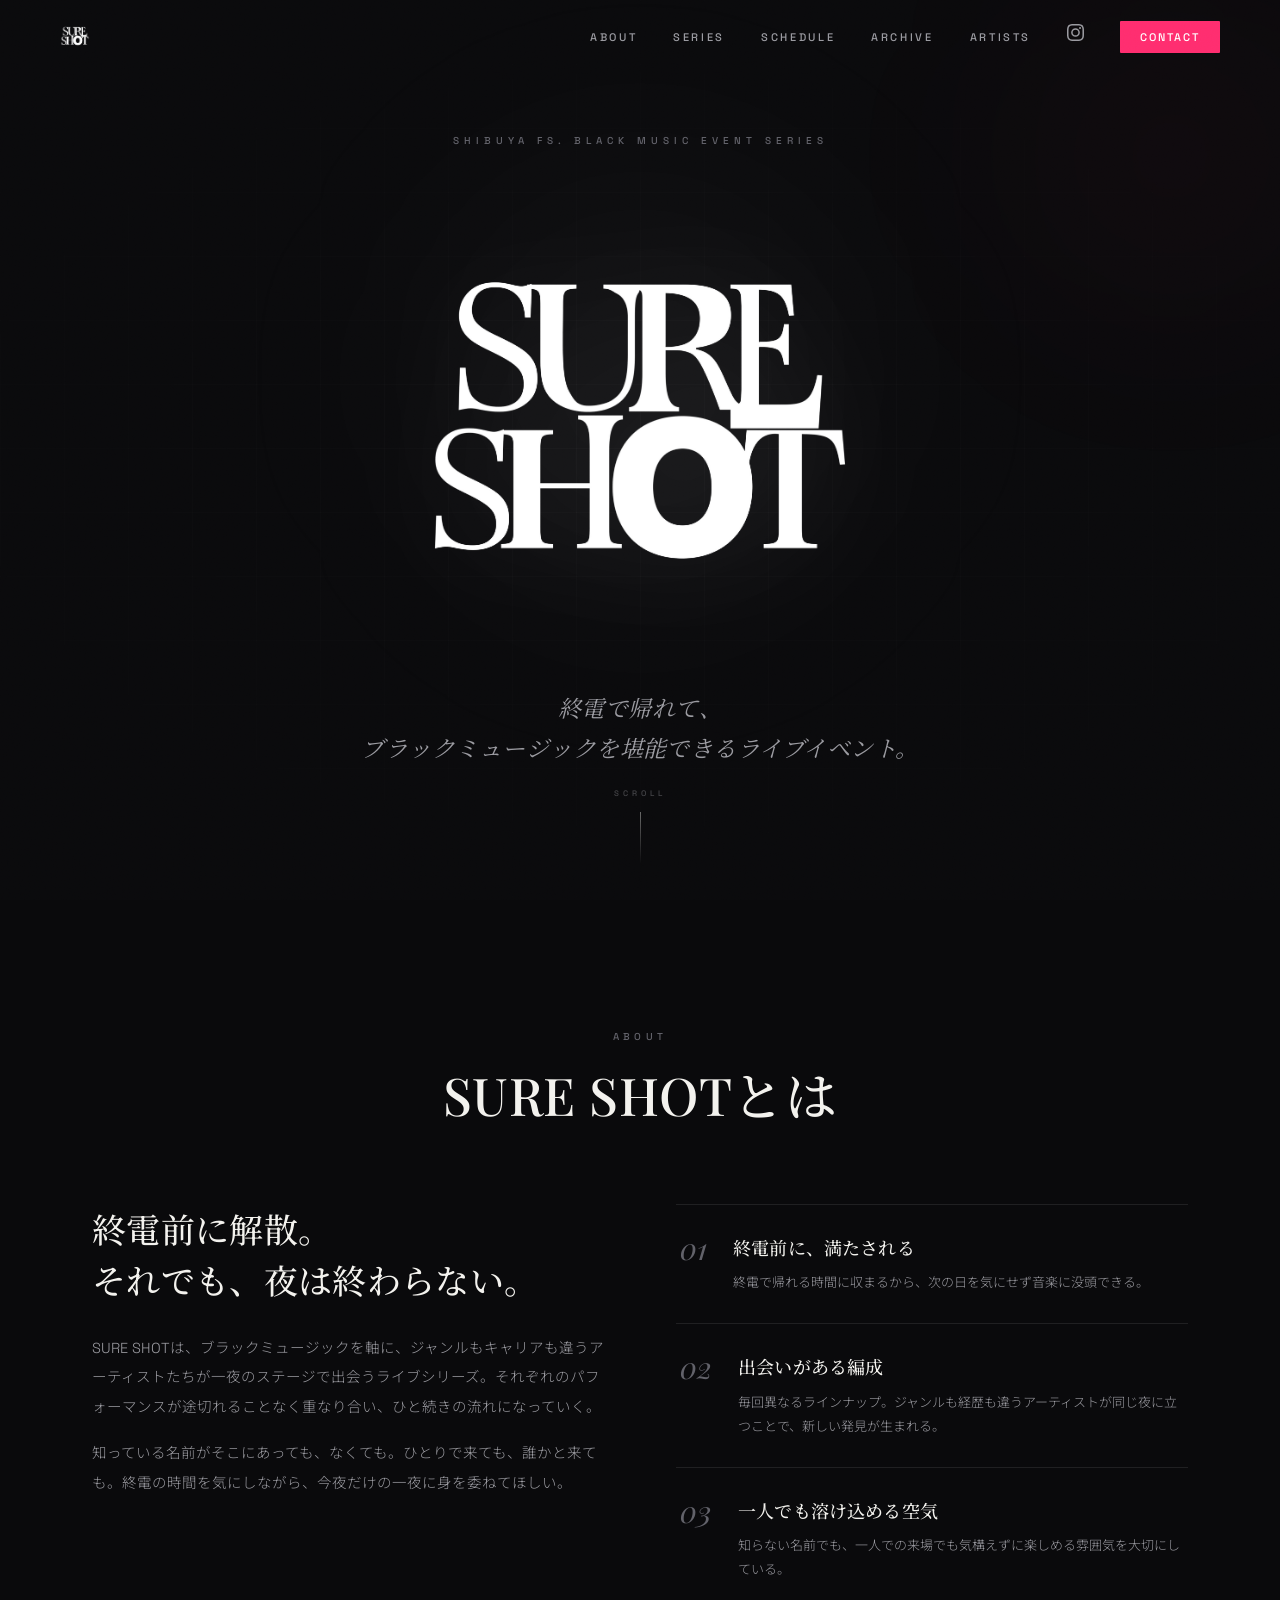
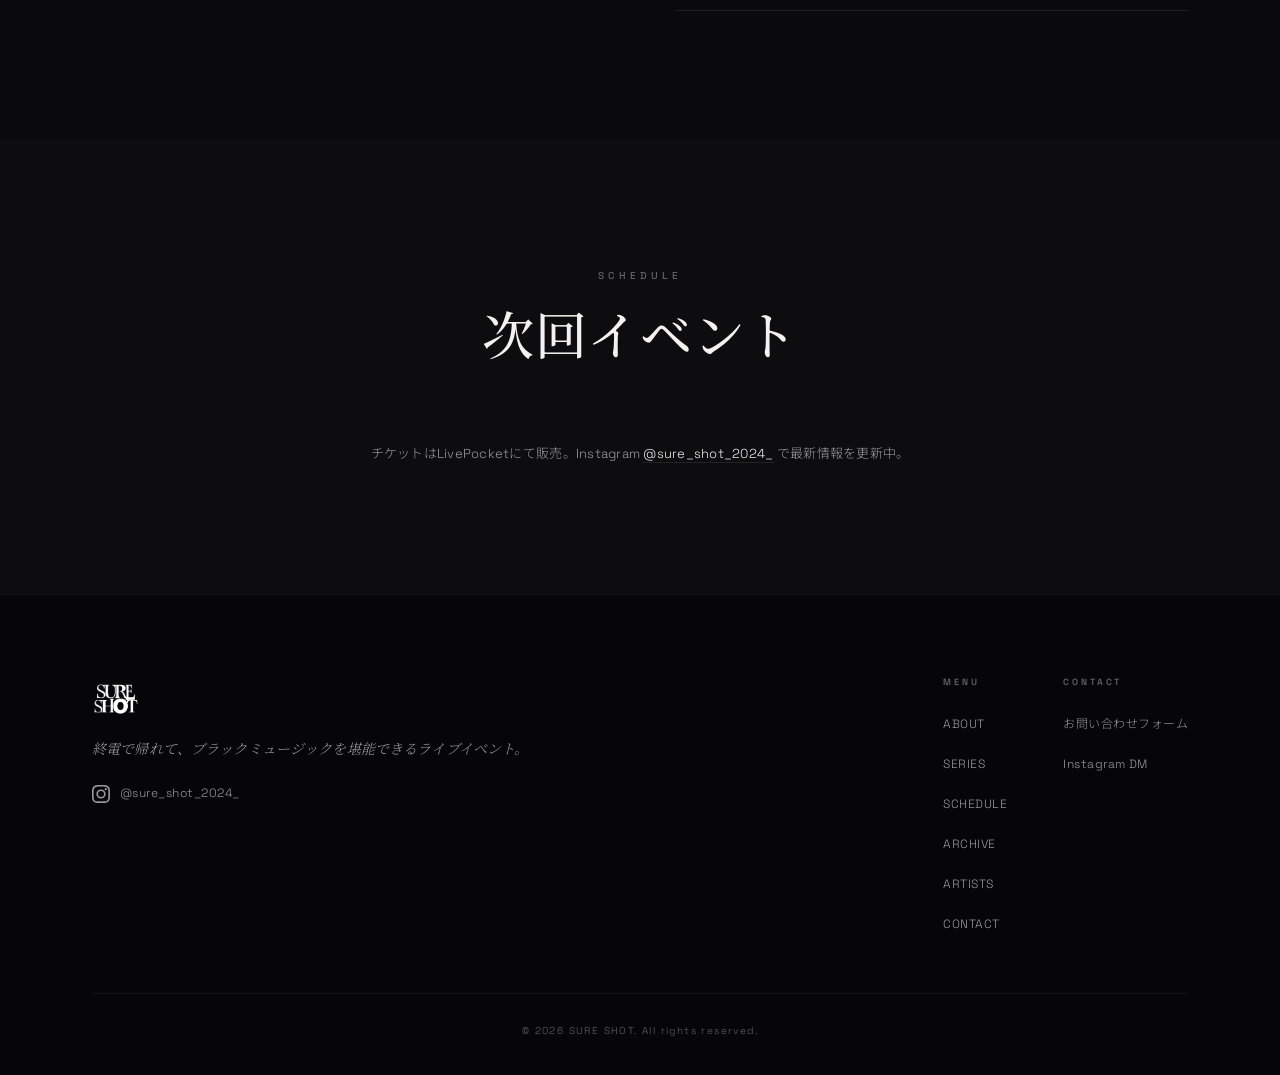
==== commit 4baf18ea: "OGPタグとSNSシェア用画像(ogp.png)を全ページに追加 各ページに og:title/description/url/image と Twitter Card メタを追加。 シェア時に su" ====
--- a/index.html
+++ b/index.html
@@ -5,6 +5,18 @@
   <meta name="viewport" content="width=device-width, initial-scale=1.0">
   <title>SURE SHOT | 渋谷FS. ブラックミュージックイベントシリーズ</title>
   <meta name="description" content="SURE SHOT — 終電で帰れて、ブラックミュージックを堪能できるライブイベント。渋谷FS.で開催されるイベントシリーズ。">
+  <!-- OGP / Twitter Card -->
+  <meta property="og:type" content="website">
+  <meta property="og:site_name" content="SURE SHOT">
+  <meta property="og:title" content="SURE SHOT | 渋谷FS. ブラックミュージックイベントシリーズ">
+  <meta property="og:description" content="SURE SHOT — 終電で帰れて、ブラックミュージックを堪能できるライブイベント。渋谷FS.で開催されるイベントシリーズ。">
+  <meta property="og:url" content="https://sure-shot.netlify.app/">
+  <meta property="og:image" content="https://sure-shot.netlify.app/images/ogp.png">
+  <meta property="og:locale" content="ja_JP">
+  <meta name="twitter:card" content="summary_large_image">
+  <meta name="twitter:title" content="SURE SHOT | 渋谷FS. ブラックミュージックイベントシリーズ">
+  <meta name="twitter:description" content="SURE SHOT — 終電で帰れて、ブラックミュージックを堪能できるライブイベント。渋谷FS.で開催されるイベントシリーズ。">
+  <meta name="twitter:image" content="https://sure-shot.netlify.app/images/ogp.png">
   <link rel="icon" type="image/png" href="images/logo.png">
   <link rel="apple-touch-icon" href="images/logo.png">
   <link rel="preconnect" href="https://fonts.googleapis.com">
--- a/css/style.css
+++ b/css/style.css
@@ -931,14 +931,39 @@
 .form-select option { background: var(--bg-2); color: var(--ink); }
 
 .form-note {
+  font-size: 13px;
+  color: var(--pink);
+  margin-bottom: 4px;
+}
+.form-honeypot { display: none !important; }
+
+.form-success {
   text-align: center;
-  font-size: 13px;
-  color: var(--ink-sub);
-  min-height: 20px;
-  margin-top: 6px;
-}
-.form-note--success { color: #4fd08a; }
-.form-note--error   { color: var(--pink); }
+  padding: 60px 20px;
+}
+.form-success__icon {
+  display: inline-flex;
+  align-items: center;
+  justify-content: center;
+  width: 56px;
+  height: 56px;
+  border-radius: 50%;
+  border: 1.5px solid #4fd08a;
+  color: #4fd08a;
+  font-size: 24px;
+  margin-bottom: 24px;
+}
+.form-success__title {
+  font-family: var(--font-serif);
+  font-size: 22px;
+  color: var(--ink);
+  margin-bottom: 12px;
+}
+.form-success__body {
+  font-size: 14px;
+  color: var(--ink-sub);
+  line-height: 1.8;
+}
 
 /* ---- Footer ---- */
 
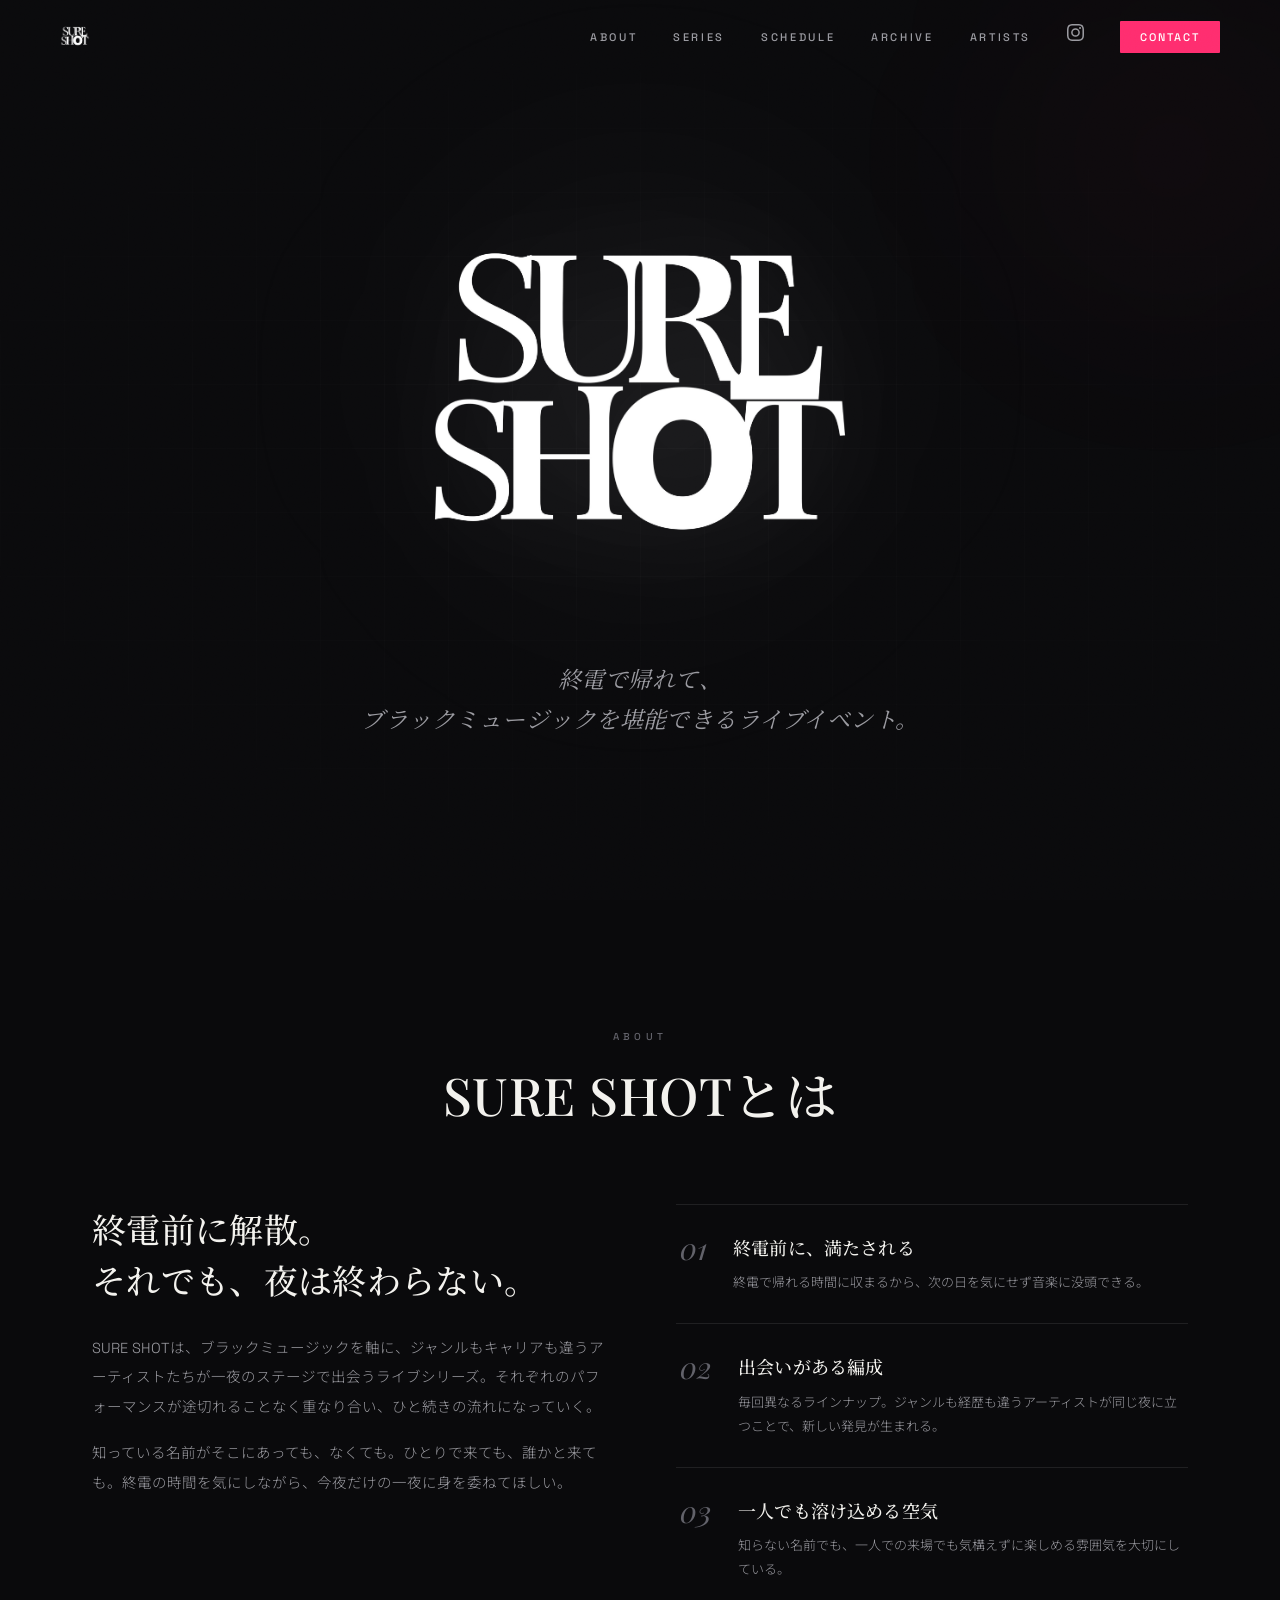
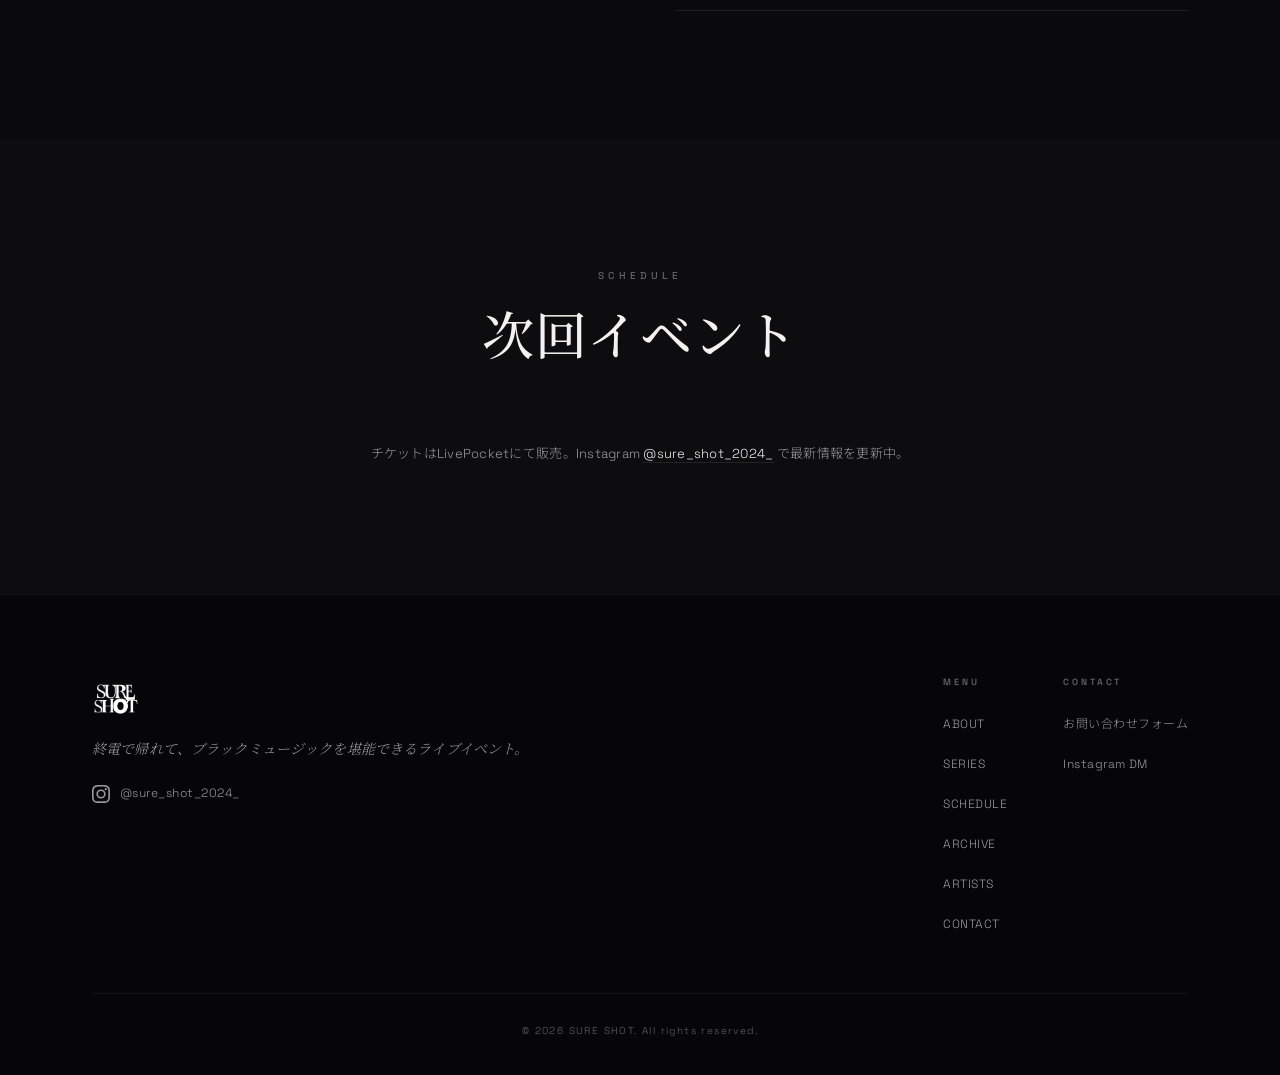
==== commit 7323d8c6: "トップページのSHIBUYAラベルとSCROLLインジケータを削除" ====
--- a/index.html
+++ b/index.html
@@ -41,15 +41,10 @@
       <div class="hero__grid-lines"></div>
     </div>
     <div class="hero__content">
-      <p class="hero__label">SHIBUYA FS. BLACK MUSIC EVENT SERIES</p>
       <h1 class="hero__title">
         <img src="images/logo.png" alt="SURE SHOT" class="hero__logo-img">
       </h1>
       <p class="hero__tagline">終電で帰れて、<br>ブラックミュージックを堪能できるライブイベント。</p>
-    </div>
-    <div class="hero__scroll" aria-hidden="true">
-      <span>SCROLL</span>
-      <div class="hero__scroll-line"></div>
     </div>
   </section>
 
